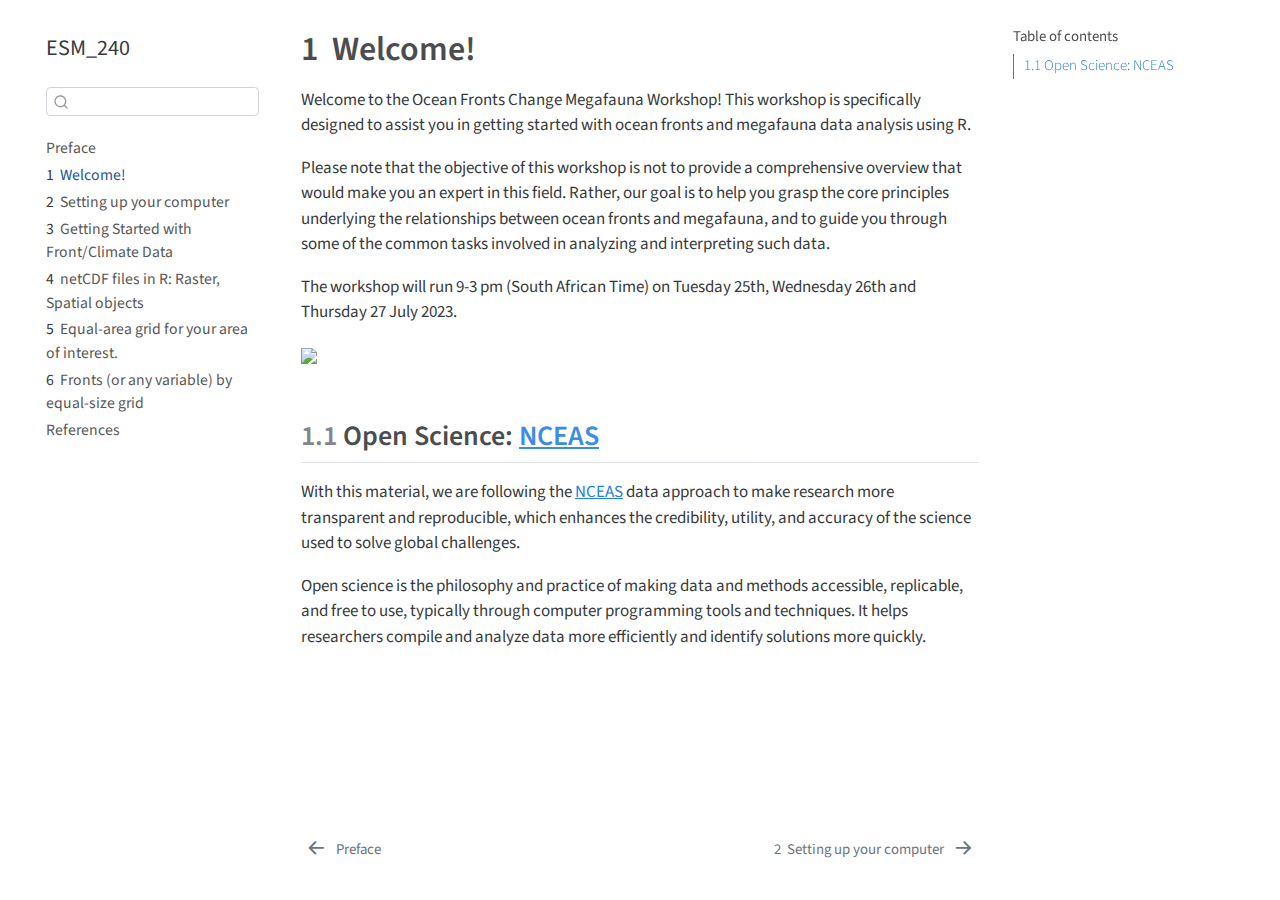
==== docs/01_preparation.html @ c665523d "first commit" ====
<!DOCTYPE html>
<html xmlns="http://www.w3.org/1999/xhtml" lang="en" xml:lang="en"><head>

<meta charset="utf-8">
<meta name="generator" content="quarto-1.3.353">

<meta name="viewport" content="width=device-width, initial-scale=1.0, user-scalable=yes">


<title>ESM_240 - 1&nbsp; Welcome!</title>
<style>
code{white-space: pre-wrap;}
span.smallcaps{font-variant: small-caps;}
div.columns{display: flex; gap: min(4vw, 1.5em);}
div.column{flex: auto; overflow-x: auto;}
div.hanging-indent{margin-left: 1.5em; text-indent: -1.5em;}
ul.task-list{list-style: none;}
ul.task-list li input[type="checkbox"] {
  width: 0.8em;
  margin: 0 0.8em 0.2em -1em; /* quarto-specific, see https://github.com/quarto-dev/quarto-cli/issues/4556 */ 
  vertical-align: middle;
}
</style>


<script src="site_libs/quarto-nav/quarto-nav.js"></script>
<script src="site_libs/quarto-nav/headroom.min.js"></script>
<script src="site_libs/clipboard/clipboard.min.js"></script>
<script src="site_libs/quarto-search/autocomplete.umd.js"></script>
<script src="site_libs/quarto-search/fuse.min.js"></script>
<script src="site_libs/quarto-search/quarto-search.js"></script>
<meta name="quarto:offset" content="./">
<link href="./02_set_up.html" rel="next">
<link href="./index.html" rel="prev">
<script src="site_libs/quarto-html/quarto.js"></script>
<script src="site_libs/quarto-html/popper.min.js"></script>
<script src="site_libs/quarto-html/tippy.umd.min.js"></script>
<script src="site_libs/quarto-html/anchor.min.js"></script>
<link href="site_libs/quarto-html/tippy.css" rel="stylesheet">
<link href="site_libs/quarto-html/quarto-syntax-highlighting.css" rel="stylesheet" id="quarto-text-highlighting-styles">
<script src="site_libs/bootstrap/bootstrap.min.js"></script>
<link href="site_libs/bootstrap/bootstrap-icons.css" rel="stylesheet">
<link href="site_libs/bootstrap/bootstrap.min.css" rel="stylesheet" id="quarto-bootstrap" data-mode="light">
<script id="quarto-search-options" type="application/json">{
  "location": "sidebar",
  "copy-button": false,
  "collapse-after": 3,
  "panel-placement": "start",
  "type": "textbox",
  "limit": 20,
  "language": {
    "search-no-results-text": "No results",
    "search-matching-documents-text": "matching documents",
    "search-copy-link-title": "Copy link to search",
    "search-hide-matches-text": "Hide additional matches",
    "search-more-match-text": "more match in this document",
    "search-more-matches-text": "more matches in this document",
    "search-clear-button-title": "Clear",
    "search-detached-cancel-button-title": "Cancel",
    "search-submit-button-title": "Submit"
  }
}</script>


</head>

<body class="nav-sidebar floating">

<div id="quarto-search-results"></div>
  <header id="quarto-header" class="headroom fixed-top">
  <nav class="quarto-secondary-nav">
    <div class="container-fluid d-flex">
      <button type="button" class="quarto-btn-toggle btn" data-bs-toggle="collapse" data-bs-target="#quarto-sidebar,#quarto-sidebar-glass" aria-controls="quarto-sidebar" aria-expanded="false" aria-label="Toggle sidebar navigation" onclick="if (window.quartoToggleHeadroom) { window.quartoToggleHeadroom(); }">
        <i class="bi bi-layout-text-sidebar-reverse"></i>
      </button>
      <nav class="quarto-page-breadcrumbs" aria-label="breadcrumb"><ol class="breadcrumb"><li class="breadcrumb-item"><a href="./01_preparation.html"><span class="chapter-number">1</span>&nbsp; <span class="chapter-title">Welcome!</span></a></li></ol></nav>
      <a class="flex-grow-1" role="button" data-bs-toggle="collapse" data-bs-target="#quarto-sidebar,#quarto-sidebar-glass" aria-controls="quarto-sidebar" aria-expanded="false" aria-label="Toggle sidebar navigation" onclick="if (window.quartoToggleHeadroom) { window.quartoToggleHeadroom(); }">      
      </a>
      <button type="button" class="btn quarto-search-button" aria-label="Search" onclick="window.quartoOpenSearch();">
        <i class="bi bi-search"></i>
      </button>
    </div>
  </nav>
</header>
<!-- content -->
<div id="quarto-content" class="quarto-container page-columns page-rows-contents page-layout-article">
<!-- sidebar -->
  <nav id="quarto-sidebar" class="sidebar collapse collapse-horizontal sidebar-navigation floating overflow-auto">
    <div class="pt-lg-2 mt-2 text-left sidebar-header">
    <div class="sidebar-title mb-0 py-0">
      <a href="./">ESM_240</a> 
    </div>
      </div>
        <div class="mt-2 flex-shrink-0 align-items-center">
        <div class="sidebar-search">
        <div id="quarto-search" class="" title="Search"></div>
        </div>
        </div>
    <div class="sidebar-menu-container"> 
    <ul class="list-unstyled mt-1">
        <li class="sidebar-item">
  <div class="sidebar-item-container"> 
  <a href="./index.html" class="sidebar-item-text sidebar-link">
 <span class="menu-text">Preface</span></a>
  </div>
</li>
        <li class="sidebar-item">
  <div class="sidebar-item-container"> 
  <a href="./01_preparation.html" class="sidebar-item-text sidebar-link active">
 <span class="menu-text"><span class="chapter-number">1</span>&nbsp; <span class="chapter-title">Welcome!</span></span></a>
  </div>
</li>
        <li class="sidebar-item">
  <div class="sidebar-item-container"> 
  <a href="./02_set_up.html" class="sidebar-item-text sidebar-link">
 <span class="menu-text"><span class="chapter-number">2</span>&nbsp; <span class="chapter-title">Setting up your computer</span></span></a>
  </div>
</li>
        <li class="sidebar-item">
  <div class="sidebar-item-container"> 
  <a href="./03_climate_data.html" class="sidebar-item-text sidebar-link">
 <span class="menu-text"><span class="chapter-number">3</span>&nbsp; <span class="chapter-title">Getting Started with Front/Climate Data</span></span></a>
  </div>
</li>
        <li class="sidebar-item">
  <div class="sidebar-item-container"> 
  <a href="./04_ncRaster.html" class="sidebar-item-text sidebar-link">
 <span class="menu-text"><span class="chapter-number">4</span>&nbsp; <span class="chapter-title">netCDF files in R: Raster, Spatial objects</span></span></a>
  </div>
</li>
        <li class="sidebar-item">
  <div class="sidebar-item-container"> 
  <a href="./05_equalGrid.html" class="sidebar-item-text sidebar-link">
 <span class="menu-text"><span class="chapter-number">5</span>&nbsp; <span class="chapter-title">Equal-area grid for your area of interest.</span></span></a>
  </div>
</li>
        <li class="sidebar-item">
  <div class="sidebar-item-container"> 
  <a href="./06_climatePUs.html" class="sidebar-item-text sidebar-link">
 <span class="menu-text"><span class="chapter-number">6</span>&nbsp; <span class="chapter-title">Fronts (or any variable) by equal-size grid</span></span></a>
  </div>
</li>
        <li class="sidebar-item">
  <div class="sidebar-item-container"> 
  <a href="./references.html" class="sidebar-item-text sidebar-link">
 <span class="menu-text">References</span></a>
  </div>
</li>
    </ul>
    </div>
</nav>
<div id="quarto-sidebar-glass" data-bs-toggle="collapse" data-bs-target="#quarto-sidebar,#quarto-sidebar-glass"></div>
<!-- margin-sidebar -->
    <div id="quarto-margin-sidebar" class="sidebar margin-sidebar">
        <nav id="TOC" role="doc-toc" class="toc-active">
    <h2 id="toc-title">Table of contents</h2>
   
  <ul>
  <li><a href="#open-science-nceas" id="toc-open-science-nceas" class="nav-link active" data-scroll-target="#open-science-nceas"><span class="header-section-number">1.1</span> Open Science: NCEAS</a></li>
  </ul>
</nav>
    </div>
<!-- main -->
<main class="content" id="quarto-document-content">

<header id="title-block-header" class="quarto-title-block default">
<div class="quarto-title">
<h1 class="title"><span class="chapter-number">1</span>&nbsp; <span class="chapter-title">Welcome!</span></h1>
</div>



<div class="quarto-title-meta">

    
  
    
  </div>
  

</header>

<p>Welcome to the Ocean Fronts Change Megafauna Workshop! This workshop is specifically designed to assist you in getting started with ocean fronts and megafauna data analysis using R.</p>
<p>Please note that the objective of this workshop is not to provide a comprehensive overview that would make you an expert in this field. Rather, our goal is to help you grasp the core principles underlying the relationships between ocean fronts and megafauna, and to guide you through some of the common tasks involved in analyzing and interpreting such data.</p>
<p>The workshop will run 9-3 pm (South African Time) on Tuesday 25th, Wednesday 26th and Thursday 27 July 2023.</p>
<div class="cell">
<div class="cell-output-display">
<p><img src="images/NMz_weighted_100km2_v02_Intbugfx.png" class="img-fluid" style="width:100.0%"></p>
</div>
</div>
<section id="open-science-nceas" class="level2" data-number="1.1">
<h2 data-number="1.1" class="anchored" data-anchor-id="open-science-nceas"><span class="header-section-number">1.1</span> Open Science: <a href="https://www.nceas.ucsb.edu/our-approach">NCEAS</a></h2>
<p>With this material, we are following the <a href="https://www.nceas.ucsb.edu/our-approach">NCEAS</a> data approach to make research more transparent and reproducible, which enhances the credibility, utility, and accuracy of the science used to solve global challenges.</p>
<p>Open science is the philosophy and practice of making data and methods accessible, replicable, and free to use, typically through computer programming tools and techniques. It helps researchers compile and analyze data more efficiently and identify solutions more quickly.</p>


</section>

</main> <!-- /main -->
<script id="quarto-html-after-body" type="application/javascript">
window.document.addEventListener("DOMContentLoaded", function (event) {
  const toggleBodyColorMode = (bsSheetEl) => {
    const mode = bsSheetEl.getAttribute("data-mode");
    const bodyEl = window.document.querySelector("body");
    if (mode === "dark") {
      bodyEl.classList.add("quarto-dark");
      bodyEl.classList.remove("quarto-light");
    } else {
      bodyEl.classList.add("quarto-light");
      bodyEl.classList.remove("quarto-dark");
    }
  }
  const toggleBodyColorPrimary = () => {
    const bsSheetEl = window.document.querySelector("link#quarto-bootstrap");
    if (bsSheetEl) {
      toggleBodyColorMode(bsSheetEl);
    }
  }
  toggleBodyColorPrimary();  
  const icon = "";
  const anchorJS = new window.AnchorJS();
  anchorJS.options = {
    placement: 'right',
    icon: icon
  };
  anchorJS.add('.anchored');
  const isCodeAnnotation = (el) => {
    for (const clz of el.classList) {
      if (clz.startsWith('code-annotation-')) {                     
        return true;
      }
    }
    return false;
  }
  const clipboard = new window.ClipboardJS('.code-copy-button', {
    text: function(trigger) {
      const codeEl = trigger.previousElementSibling.cloneNode(true);
      for (const childEl of codeEl.children) {
        if (isCodeAnnotation(childEl)) {
          childEl.remove();
        }
      }
      return codeEl.innerText;
    }
  });
  clipboard.on('success', function(e) {
    // button target
    const button = e.trigger;
    // don't keep focus
    button.blur();
    // flash "checked"
    button.classList.add('code-copy-button-checked');
    var currentTitle = button.getAttribute("title");
    button.setAttribute("title", "Copied!");
    let tooltip;
    if (window.bootstrap) {
      button.setAttribute("data-bs-toggle", "tooltip");
      button.setAttribute("data-bs-placement", "left");
      button.setAttribute("data-bs-title", "Copied!");
      tooltip = new bootstrap.Tooltip(button, 
        { trigger: "manual", 
          customClass: "code-copy-button-tooltip",
          offset: [0, -8]});
      tooltip.show();    
    }
    setTimeout(function() {
      if (tooltip) {
        tooltip.hide();
        button.removeAttribute("data-bs-title");
        button.removeAttribute("data-bs-toggle");
        button.removeAttribute("data-bs-placement");
      }
      button.setAttribute("title", currentTitle);
      button.classList.remove('code-copy-button-checked');
    }, 1000);
    // clear code selection
    e.clearSelection();
  });
  function tippyHover(el, contentFn) {
    const config = {
      allowHTML: true,
      content: contentFn,
      maxWidth: 500,
      delay: 100,
      arrow: false,
      appendTo: function(el) {
          return el.parentElement;
      },
      interactive: true,
      interactiveBorder: 10,
      theme: 'quarto',
      placement: 'bottom-start'
    };
    window.tippy(el, config); 
  }
  const noterefs = window.document.querySelectorAll('a[role="doc-noteref"]');
  for (var i=0; i<noterefs.length; i++) {
    const ref = noterefs[i];
    tippyHover(ref, function() {
      // use id or data attribute instead here
      let href = ref.getAttribute('data-footnote-href') || ref.getAttribute('href');
      try { href = new URL(href).hash; } catch {}
      const id = href.replace(/^#\/?/, "");
      const note = window.document.getElementById(id);
      return note.innerHTML;
    });
  }
      let selectedAnnoteEl;
      const selectorForAnnotation = ( cell, annotation) => {
        let cellAttr = 'data-code-cell="' + cell + '"';
        let lineAttr = 'data-code-annotation="' +  annotation + '"';
        const selector = 'span[' + cellAttr + '][' + lineAttr + ']';
        return selector;
      }
      const selectCodeLines = (annoteEl) => {
        const doc = window.document;
        const targetCell = annoteEl.getAttribute("data-target-cell");
        const targetAnnotation = annoteEl.getAttribute("data-target-annotation");
        const annoteSpan = window.document.querySelector(selectorForAnnotation(targetCell, targetAnnotation));
        const lines = annoteSpan.getAttribute("data-code-lines").split(",");
        const lineIds = lines.map((line) => {
          return targetCell + "-" + line;
        })
        let top = null;
        let height = null;
        let parent = null;
        if (lineIds.length > 0) {
            //compute the position of the single el (top and bottom and make a div)
            const el = window.document.getElementById(lineIds[0]);
            top = el.offsetTop;
            height = el.offsetHeight;
            parent = el.parentElement.parentElement;
          if (lineIds.length > 1) {
            const lastEl = window.document.getElementById(lineIds[lineIds.length - 1]);
            const bottom = lastEl.offsetTop + lastEl.offsetHeight;
            height = bottom - top;
          }
          if (top !== null && height !== null && parent !== null) {
            // cook up a div (if necessary) and position it 
            let div = window.document.getElementById("code-annotation-line-highlight");
            if (div === null) {
              div = window.document.createElement("div");
              div.setAttribute("id", "code-annotation-line-highlight");
              div.style.position = 'absolute';
              parent.appendChild(div);
            }
            div.style.top = top - 2 + "px";
            div.style.height = height + 4 + "px";
            let gutterDiv = window.document.getElementById("code-annotation-line-highlight-gutter");
            if (gutterDiv === null) {
              gutterDiv = window.document.createElement("div");
              gutterDiv.setAttribute("id", "code-annotation-line-highlight-gutter");
              gutterDiv.style.position = 'absolute';
              const codeCell = window.document.getElementById(targetCell);
              const gutter = codeCell.querySelector('.code-annotation-gutter');
              gutter.appendChild(gutterDiv);
            }
            gutterDiv.style.top = top - 2 + "px";
            gutterDiv.style.height = height + 4 + "px";
          }
          selectedAnnoteEl = annoteEl;
        }
      };
      const unselectCodeLines = () => {
        const elementsIds = ["code-annotation-line-highlight", "code-annotation-line-highlight-gutter"];
        elementsIds.forEach((elId) => {
          const div = window.document.getElementById(elId);
          if (div) {
            div.remove();
          }
        });
        selectedAnnoteEl = undefined;
      };
      // Attach click handler to the DT
      const annoteDls = window.document.querySelectorAll('dt[data-target-cell]');
      for (const annoteDlNode of annoteDls) {
        annoteDlNode.addEventListener('click', (event) => {
          const clickedEl = event.target;
          if (clickedEl !== selectedAnnoteEl) {
            unselectCodeLines();
            const activeEl = window.document.querySelector('dt[data-target-cell].code-annotation-active');
            if (activeEl) {
              activeEl.classList.remove('code-annotation-active');
            }
            selectCodeLines(clickedEl);
            clickedEl.classList.add('code-annotation-active');
          } else {
            // Unselect the line
            unselectCodeLines();
            clickedEl.classList.remove('code-annotation-active');
          }
        });
      }
  const findCites = (el) => {
    const parentEl = el.parentElement;
    if (parentEl) {
      const cites = parentEl.dataset.cites;
      if (cites) {
        return {
          el,
          cites: cites.split(' ')
        };
      } else {
        return findCites(el.parentElement)
      }
    } else {
      return undefined;
    }
  };
  var bibliorefs = window.document.querySelectorAll('a[role="doc-biblioref"]');
  for (var i=0; i<bibliorefs.length; i++) {
    const ref = bibliorefs[i];
    const citeInfo = findCites(ref);
    if (citeInfo) {
      tippyHover(citeInfo.el, function() {
        var popup = window.document.createElement('div');
        citeInfo.cites.forEach(function(cite) {
          var citeDiv = window.document.createElement('div');
          citeDiv.classList.add('hanging-indent');
          citeDiv.classList.add('csl-entry');
          var biblioDiv = window.document.getElementById('ref-' + cite);
          if (biblioDiv) {
            citeDiv.innerHTML = biblioDiv.innerHTML;
          }
          popup.appendChild(citeDiv);
        });
        return popup.innerHTML;
      });
    }
  }
});
</script>
<nav class="page-navigation">
  <div class="nav-page nav-page-previous">
      <a href="./index.html" class="pagination-link">
        <i class="bi bi-arrow-left-short"></i> <span class="nav-page-text">Preface</span>
      </a>          
  </div>
  <div class="nav-page nav-page-next">
      <a href="./02_set_up.html" class="pagination-link">
        <span class="nav-page-text"><span class="chapter-number">2</span>&nbsp; <span class="chapter-title">Setting up your computer</span></span> <i class="bi bi-arrow-right-short"></i>
      </a>
  </div>
</nav>
</div> <!-- /content -->



</body></html>
---- docs/site_libs/quarto-html/tippy.css ----
.tippy-box[data-animation=fade][data-state=hidden]{opacity:0}[data-tippy-root]{max-width:calc(100vw - 10px)}.tippy-box{position:relative;background-color:#333;color:#fff;border-radius:4px;font-size:14px;line-height:1.4;white-space:normal;outline:0;transition-property:transform,visibility,opacity}.tippy-box[data-placement^=top]>.tippy-arrow{bottom:0}.tippy-box[data-placement^=top]>.tippy-arrow:before{bottom:-7px;left:0;border-width:8px 8px 0;border-top-color:initial;transform-origin:center top}.tippy-box[data-placement^=bottom]>.tippy-arrow{top:0}.tippy-box[data-placement^=bottom]>.tippy-arrow:before{top:-7px;left:0;border-width:0 8px 8px;border-bottom-color:initial;transform-origin:center bottom}.tippy-box[data-placement^=left]>.tippy-arrow{right:0}.tippy-box[data-placement^=left]>.tippy-arrow:before{border-width:8px 0 8px 8px;border-left-color:initial;right:-7px;transform-origin:center left}.tippy-box[data-placement^=right]>.tippy-arrow{left:0}.tippy-box[data-placement^=right]>.tippy-arrow:before{left:-7px;border-width:8px 8px 8px 0;border-right-color:initial;transform-origin:center right}.tippy-box[data-inertia][data-state=visible]{transition-timing-function:cubic-bezier(.54,1.5,.38,1.11)}.tippy-arrow{width:16px;height:16px;color:#333}.tippy-arrow:before{content:"";position:absolute;border-color:transparent;border-style:solid}.tippy-content{position:relative;padding:5px 9px;z-index:1}
---- docs/site_libs/quarto-html/quarto-syntax-highlighting.css ----
/* quarto syntax highlight colors */
:root {
  --quarto-hl-ot-color: #003B4F;
  --quarto-hl-at-color: #657422;
  --quarto-hl-ss-color: #20794D;
  --quarto-hl-an-color: #5E5E5E;
  --quarto-hl-fu-color: #4758AB;
  --quarto-hl-st-color: #20794D;
  --quarto-hl-cf-color: #003B4F;
  --quarto-hl-op-color: #5E5E5E;
  --quarto-hl-er-color: #AD0000;
  --quarto-hl-bn-color: #AD0000;
  --quarto-hl-al-color: #AD0000;
  --quarto-hl-va-color: #111111;
  --quarto-hl-bu-color: inherit;
  --quarto-hl-ex-color: inherit;
  --quarto-hl-pp-color: #AD0000;
  --quarto-hl-in-color: #5E5E5E;
  --quarto-hl-vs-color: #20794D;
  --quarto-hl-wa-color: #5E5E5E;
  --quarto-hl-do-color: #5E5E5E;
  --quarto-hl-im-color: #00769E;
  --quarto-hl-ch-color: #20794D;
  --quarto-hl-dt-color: #AD0000;
  --quarto-hl-fl-color: #AD0000;
  --quarto-hl-co-color: #5E5E5E;
  --quarto-hl-cv-color: #5E5E5E;
  --quarto-hl-cn-color: #8f5902;
  --quarto-hl-sc-color: #5E5E5E;
  --quarto-hl-dv-color: #AD0000;
  --quarto-hl-kw-color: #003B4F;
}

/* other quarto variables */
:root {
  --quarto-font-monospace: SFMono-Regular, Menlo, Monaco, Consolas, "Liberation Mono", "Courier New", monospace;
}

pre > code.sourceCode > span {
  color: #003B4F;
}

code span {
  color: #003B4F;
}

code.sourceCode > span {
  color: #003B4F;
}

div.sourceCode,
div.sourceCode pre.sourceCode {
  color: #003B4F;
}

code span.ot {
  color: #003B4F;
  font-style: inherit;
}

code span.at {
  color: #657422;
  font-style: inherit;
}

code span.ss {
  color: #20794D;
  font-style: inherit;
}

code span.an {
  color: #5E5E5E;
  font-style: inherit;
}

code span.fu {
  color: #4758AB;
  font-style: inherit;
}

code span.st {
  color: #20794D;
  font-style: inherit;
}

code span.cf {
  color: #003B4F;
  font-style: inherit;
}

code span.op {
  color: #5E5E5E;
  font-style: inherit;
}

code span.er {
  color: #AD0000;
  font-style: inherit;
}

code span.bn {
  color: #AD0000;
  font-style: inherit;
}

code span.al {
  color: #AD0000;
  font-style: inherit;
}

code span.va {
  color: #111111;
  font-style: inherit;
}

code span.bu {
  font-style: inherit;
}

code span.ex {
  font-style: inherit;
}

code span.pp {
  color: #AD0000;
  font-style: inherit;
}

code span.in {
  color: #5E5E5E;
  font-style: inherit;
}

code span.vs {
  color: #20794D;
  font-style: inherit;
}

code span.wa {
  color: #5E5E5E;
  font-style: italic;
}

code span.do {
  color: #5E5E5E;
  font-style: italic;
}

code span.im {
  color: #00769E;
  font-style: inherit;
}

code span.ch {
  color: #20794D;
  font-style: inherit;
}

code span.dt {
  color: #AD0000;
  font-style: inherit;
}

code span.fl {
  color: #AD0000;
  font-style: inherit;
}

code span.co {
  color: #5E5E5E;
  font-style: inherit;
}

code span.cv {
  color: #5E5E5E;
  font-style: italic;
}

code span.cn {
  color: #8f5902;
  font-style: inherit;
}

code span.sc {
  color: #5E5E5E;
  font-style: inherit;
}

code span.dv {
  color: #AD0000;
  font-style: inherit;
}

code span.kw {
  color: #003B4F;
  font-style: inherit;
}

.prevent-inlining {
  content: "</";
}

/*# sourceMappingURL=debc5d5d77c3f9108843748ff7464032.css.map */
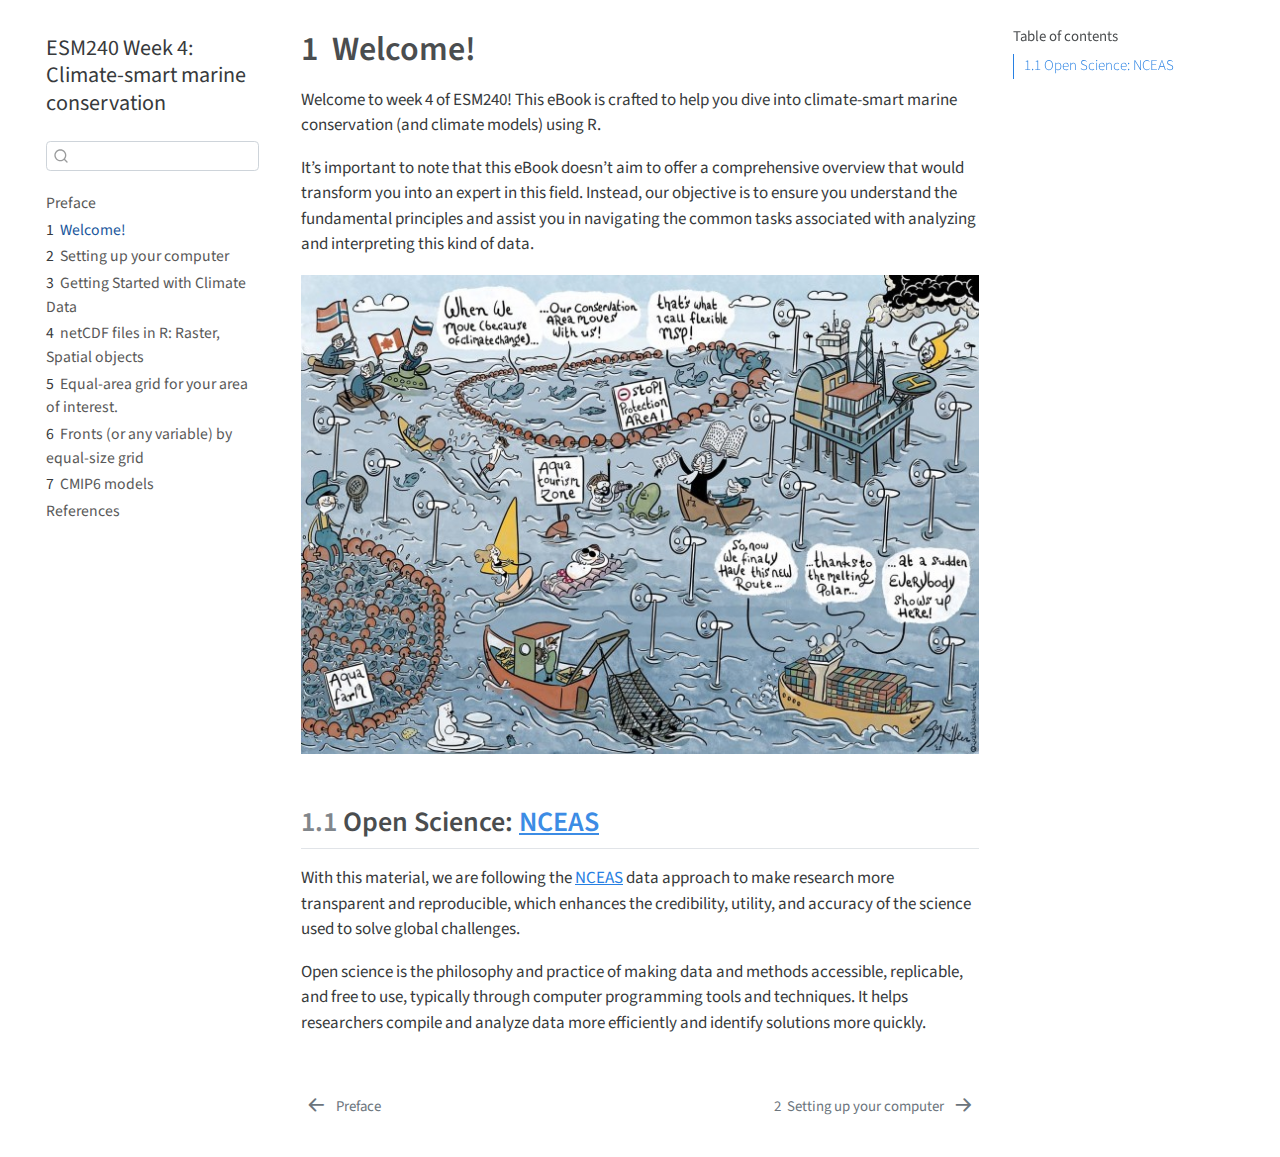
==== commit fdb358e8: "adding new info material" ====
--- a/docs/01_preparation.html
+++ b/docs/01_preparation.html
@@ -7,7 +7,7 @@
 <meta name="viewport" content="width=device-width, initial-scale=1.0, user-scalable=yes">
 
 
-<title>ESM_240 - 1&nbsp; Welcome!</title>
+<title>ESM240 Week 4: Climate-smart marine conservation - 1&nbsp; Welcome!</title>
 <style>
 code{white-space: pre-wrap;}
 span.smallcaps{font-variant: small-caps;}
@@ -88,7 +88,7 @@
   <nav id="quarto-sidebar" class="sidebar collapse collapse-horizontal sidebar-navigation floating overflow-auto">
     <div class="pt-lg-2 mt-2 text-left sidebar-header">
     <div class="sidebar-title mb-0 py-0">
-      <a href="./">ESM_240</a> 
+      <a href="./">ESM240 Week 4: Climate-smart marine conservation</a> 
     </div>
       </div>
         <div class="mt-2 flex-shrink-0 align-items-center">
@@ -119,7 +119,7 @@
         <li class="sidebar-item">
   <div class="sidebar-item-container"> 
   <a href="./03_climate_data.html" class="sidebar-item-text sidebar-link">
- <span class="menu-text"><span class="chapter-number">3</span>&nbsp; <span class="chapter-title">Getting Started with Front/Climate Data</span></span></a>
+ <span class="menu-text"><span class="chapter-number">3</span>&nbsp; <span class="chapter-title">Getting Started with Climate Data</span></span></a>
   </div>
 </li>
         <li class="sidebar-item">
@@ -138,6 +138,12 @@
   <div class="sidebar-item-container"> 
   <a href="./06_climatePUs.html" class="sidebar-item-text sidebar-link">
  <span class="menu-text"><span class="chapter-number">6</span>&nbsp; <span class="chapter-title">Fronts (or any variable) by equal-size grid</span></span></a>
+  </div>
+</li>
+        <li class="sidebar-item">
+  <div class="sidebar-item-container"> 
+  <a href="./07_cmip6_models.html" class="sidebar-item-text sidebar-link">
+ <span class="menu-text"><span class="chapter-number">7</span>&nbsp; <span class="chapter-title">CMIP6 models</span></span></a>
   </div>
 </li>
         <li class="sidebar-item">
@@ -180,12 +186,11 @@
 
 </header>
 
-<p>Welcome to the Ocean Fronts Change Megafauna Workshop! This workshop is specifically designed to assist you in getting started with ocean fronts and megafauna data analysis using R.</p>
-<p>Please note that the objective of this workshop is not to provide a comprehensive overview that would make you an expert in this field. Rather, our goal is to help you grasp the core principles underlying the relationships between ocean fronts and megafauna, and to guide you through some of the common tasks involved in analyzing and interpreting such data.</p>
-<p>The workshop will run 9-3 pm (South African Time) on Tuesday 25th, Wednesday 26th and Thursday 27 July 2023.</p>
+<p>Welcome to week 4 of ESM240! This eBook is crafted to help you dive into climate-smart marine conservation (and climate models) using R.</p>
+<p>It’s important to note that this eBook doesn’t aim to offer a comprehensive overview that would transform you into an expert in this field. Instead, our objective is to ensure you understand the fundamental principles and assist you in navigating the common tasks associated with analyzing and interpreting this kind of data.</p>
 <div class="cell">
 <div class="cell-output-display">
-<p><img src="images/NMz_weighted_100km2_v02_Intbugfx.png" class="img-fluid" style="width:100.0%"></p>
+<p><img src="images/41893_2020_513_Fig4_HTML.jpg" class="img-fluid" style="width:100.0%"></p>
 </div>
 </div>
 <section id="open-science-nceas" class="level2" data-number="1.1">
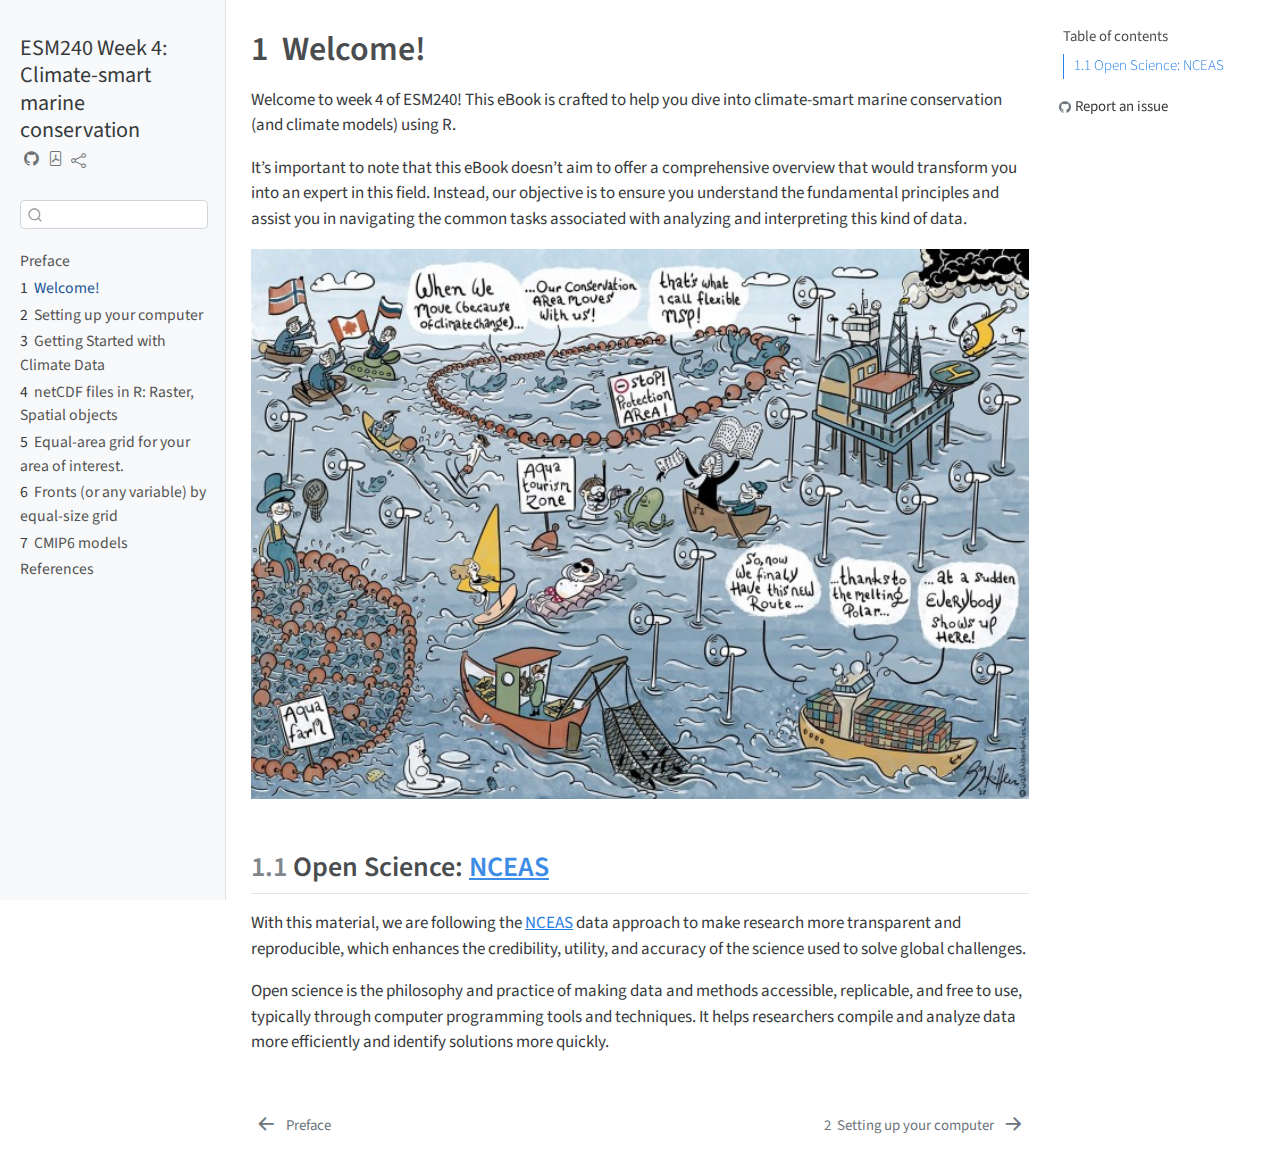
==== commit 788b83aa: "adding info" ====
--- a/docs/01_preparation.html
+++ b/docs/01_preparation.html
@@ -60,11 +60,12 @@
     "search-submit-button-title": "Submit"
   }
 }</script>
+<script async="" src="https://hypothes.is/embed.js"></script>
 
 
 </head>
 
-<body class="nav-sidebar floating">
+<body class="nav-sidebar docked">
 
 <div id="quarto-search-results"></div>
   <header id="quarto-header" class="headroom fixed-top">
@@ -85,10 +86,31 @@
 <!-- content -->
 <div id="quarto-content" class="quarto-container page-columns page-rows-contents page-layout-article">
 <!-- sidebar -->
-  <nav id="quarto-sidebar" class="sidebar collapse collapse-horizontal sidebar-navigation floating overflow-auto">
+  <nav id="quarto-sidebar" class="sidebar collapse collapse-horizontal sidebar-navigation docked overflow-auto">
     <div class="pt-lg-2 mt-2 text-left sidebar-header">
     <div class="sidebar-title mb-0 py-0">
       <a href="./">ESM240 Week 4: Climate-smart marine conservation</a> 
+        <div class="sidebar-tools-main tools-wide">
+    <a href="https://github.com/IsaakBM/ESM_240" title="Source Code" class="quarto-navigation-tool px-1" aria-label="Source Code"><i class="bi bi-github"></i></a>
+    <a href="./ESM240-Week-4--Climate-smart-marine-conservation.pdf" title="Download PDF" class="quarto-navigation-tool px-1" aria-label="Download PDF"><i class="bi bi-file-pdf"></i></a>
+    <div class="dropdown">
+      <a href="" title="Share" id="quarto-navigation-tool-dropdown-0" class="quarto-navigation-tool dropdown-toggle px-1" data-bs-toggle="dropdown" aria-expanded="false" aria-label="Share"><i class="bi bi-share"></i></a>
+      <ul class="dropdown-menu" aria-labelledby="quarto-navigation-tool-dropdown-0">
+          <li>
+            <a class="dropdown-item sidebar-tools-main-item" href="https://twitter.com/intent/tweet?url=|url|">
+              <i class="bi bi-bi-twitter pe-1"></i>
+            Twitter
+            </a>
+          </li>
+          <li>
+            <a class="dropdown-item sidebar-tools-main-item" href="https://www.facebook.com/sharer/sharer.php?u=|url|">
+              <i class="bi bi-bi-facebook pe-1"></i>
+            Facebook
+            </a>
+          </li>
+      </ul>
+    </div>
+</div>
     </div>
       </div>
         <div class="mt-2 flex-shrink-0 align-items-center">
@@ -164,7 +186,7 @@
   <ul>
   <li><a href="#open-science-nceas" id="toc-open-science-nceas" class="nav-link active" data-scroll-target="#open-science-nceas"><span class="header-section-number">1.1</span> Open Science: NCEAS</a></li>
   </ul>
-</nav>
+<div class="toc-actions"><div><i class="bi bi-github"></i></div><div class="action-links"><p><a href="https://github.com/IsaakBM/ESM_240/issues/new" class="toc-action">Report an issue</a></p></div></div></nav>
     </div>
 <!-- main -->
 <main class="content" id="quarto-document-content">
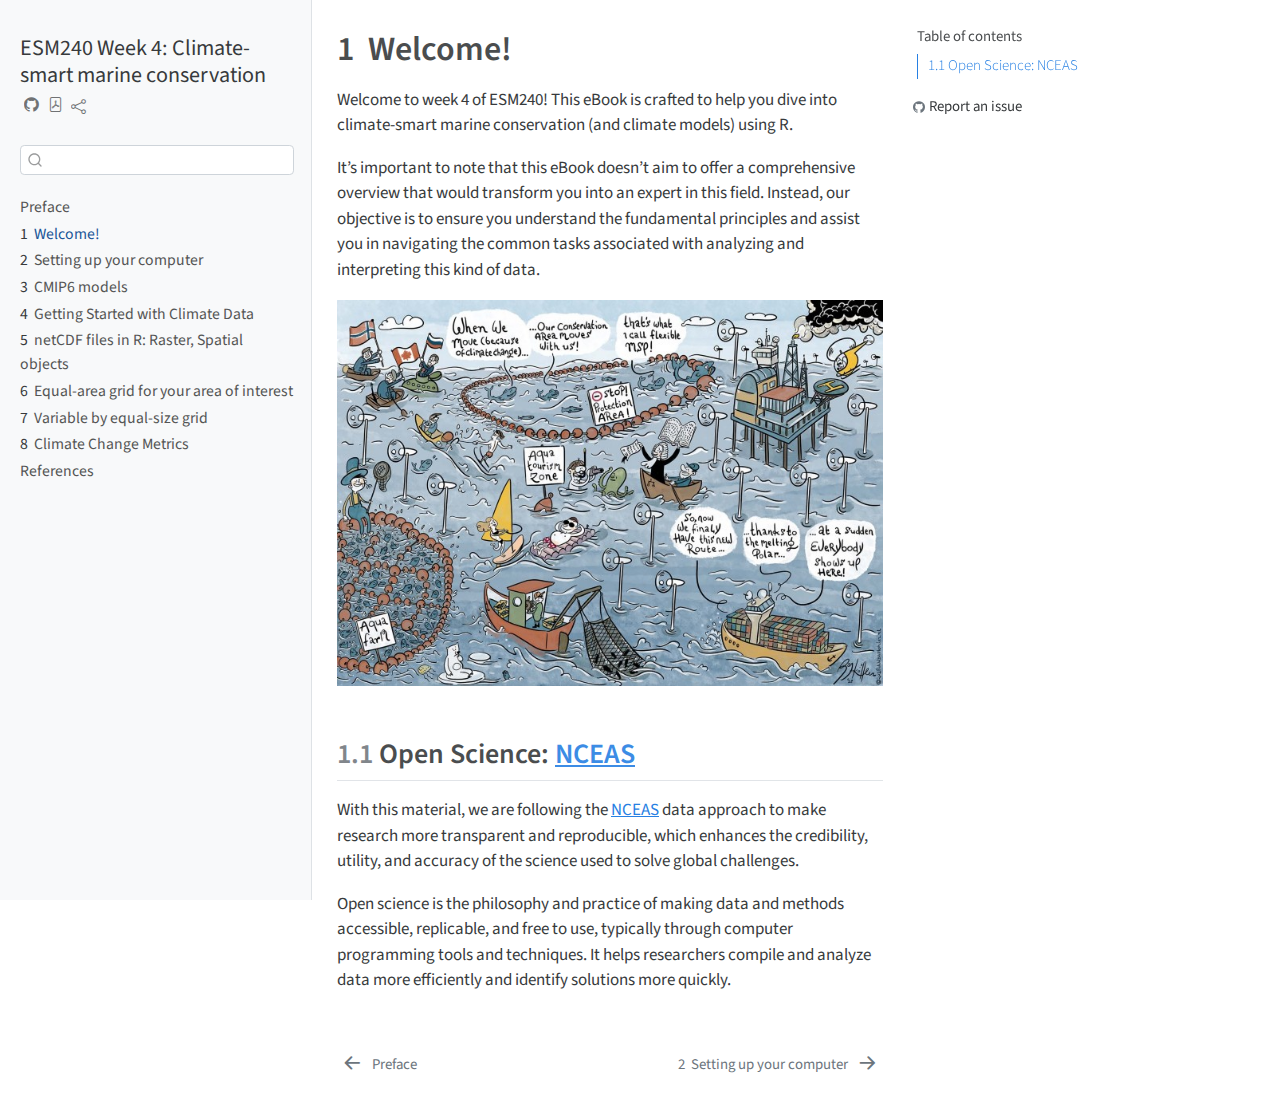
==== commit cd399553: "adding climate-change metric section (only vocc for now)" ====
--- a/docs/01_preparation.html
+++ b/docs/01_preparation.html
@@ -140,32 +140,38 @@
 </li>
         <li class="sidebar-item">
   <div class="sidebar-item-container"> 
-  <a href="./03_climate_data.html" class="sidebar-item-text sidebar-link">
- <span class="menu-text"><span class="chapter-number">3</span>&nbsp; <span class="chapter-title">Getting Started with Climate Data</span></span></a>
-  </div>
-</li>
-        <li class="sidebar-item">
-  <div class="sidebar-item-container"> 
-  <a href="./04_ncRaster.html" class="sidebar-item-text sidebar-link">
- <span class="menu-text"><span class="chapter-number">4</span>&nbsp; <span class="chapter-title">netCDF files in R: Raster, Spatial objects</span></span></a>
-  </div>
-</li>
-        <li class="sidebar-item">
-  <div class="sidebar-item-container"> 
-  <a href="./05_equalGrid.html" class="sidebar-item-text sidebar-link">
- <span class="menu-text"><span class="chapter-number">5</span>&nbsp; <span class="chapter-title">Equal-area grid for your area of interest.</span></span></a>
-  </div>
-</li>
-        <li class="sidebar-item">
-  <div class="sidebar-item-container"> 
-  <a href="./06_climatePUs.html" class="sidebar-item-text sidebar-link">
- <span class="menu-text"><span class="chapter-number">6</span>&nbsp; <span class="chapter-title">Fronts (or any variable) by equal-size grid</span></span></a>
-  </div>
-</li>
-        <li class="sidebar-item">
-  <div class="sidebar-item-container"> 
-  <a href="./07_cmip6_models.html" class="sidebar-item-text sidebar-link">
- <span class="menu-text"><span class="chapter-number">7</span>&nbsp; <span class="chapter-title">CMIP6 models</span></span></a>
+  <a href="./03_cmip6_models.html" class="sidebar-item-text sidebar-link">
+ <span class="menu-text"><span class="chapter-number">3</span>&nbsp; <span class="chapter-title">CMIP6 models</span></span></a>
+  </div>
+</li>
+        <li class="sidebar-item">
+  <div class="sidebar-item-container"> 
+  <a href="./04_climate_data.html" class="sidebar-item-text sidebar-link">
+ <span class="menu-text"><span class="chapter-number">4</span>&nbsp; <span class="chapter-title">Getting Started with Climate Data</span></span></a>
+  </div>
+</li>
+        <li class="sidebar-item">
+  <div class="sidebar-item-container"> 
+  <a href="./05_ncRaster.html" class="sidebar-item-text sidebar-link">
+ <span class="menu-text"><span class="chapter-number">5</span>&nbsp; <span class="chapter-title">netCDF files in R: Raster, Spatial objects</span></span></a>
+  </div>
+</li>
+        <li class="sidebar-item">
+  <div class="sidebar-item-container"> 
+  <a href="./06_equalGrid.html" class="sidebar-item-text sidebar-link">
+ <span class="menu-text"><span class="chapter-number">6</span>&nbsp; <span class="chapter-title">Equal-area grid for your area of interest</span></span></a>
+  </div>
+</li>
+        <li class="sidebar-item">
+  <div class="sidebar-item-container"> 
+  <a href="./07_climatePUs.html" class="sidebar-item-text sidebar-link">
+ <span class="menu-text"><span class="chapter-number">7</span>&nbsp; <span class="chapter-title">Variable by equal-size grid</span></span></a>
+  </div>
+</li>
+        <li class="sidebar-item">
+  <div class="sidebar-item-container"> 
+  <a href="./08_CCMetrics.html" class="sidebar-item-text sidebar-link">
+ <span class="menu-text"><span class="chapter-number">8</span>&nbsp; <span class="chapter-title">Climate Change Metrics</span></span></a>
   </div>
 </li>
         <li class="sidebar-item">
